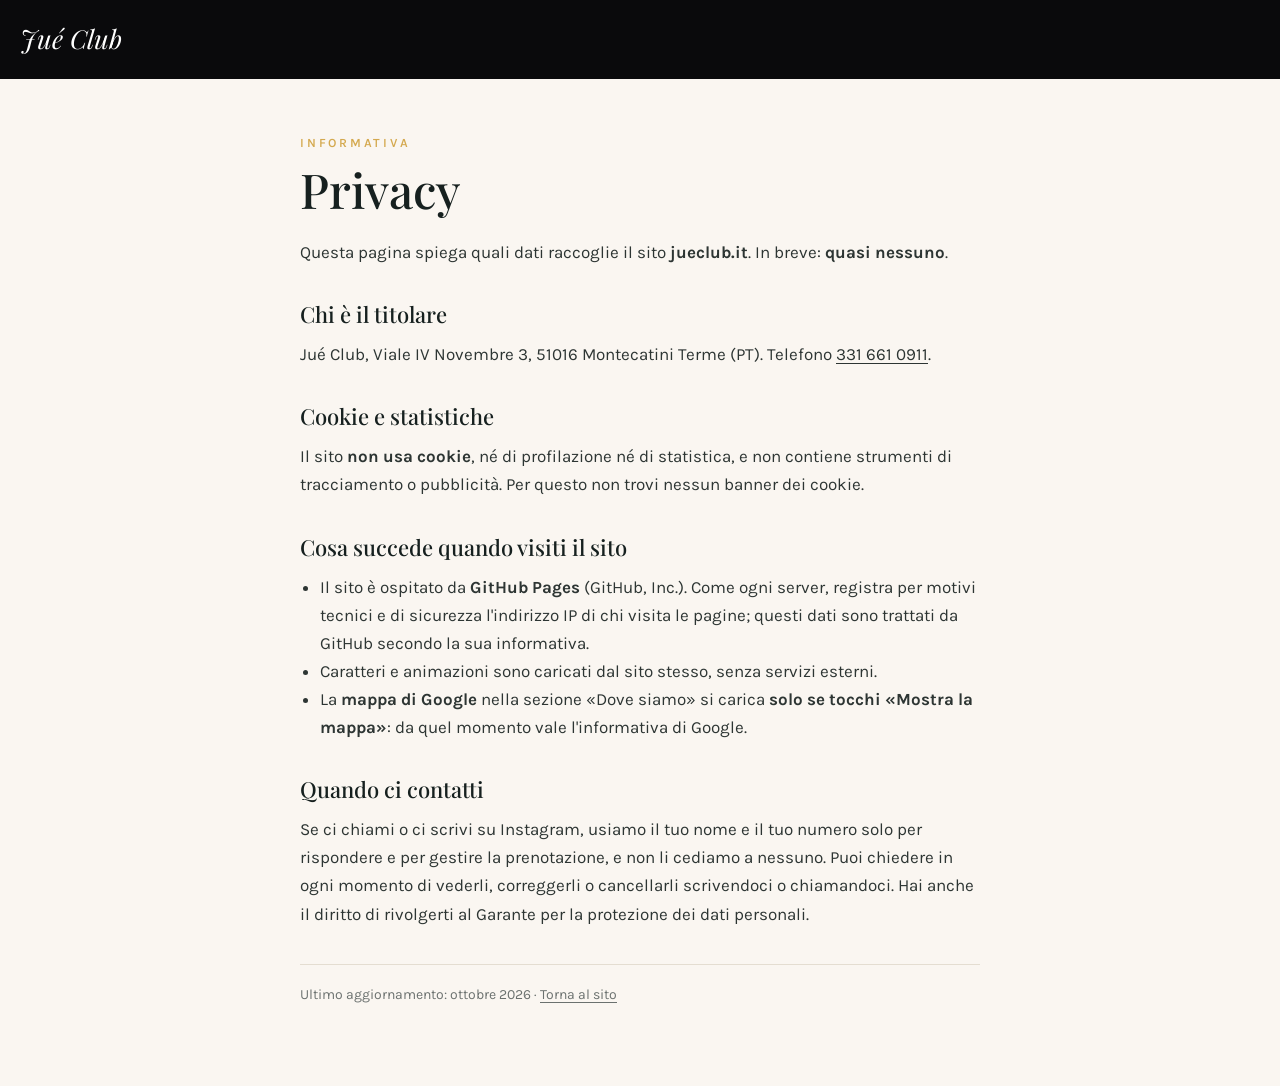
==== privacy.html @ 91192296 "Privacy: caratteri e animazioni ospitati sul sito, mappa di Google solo su richiesta, pagina privacy" ====
<!doctype html>
<html lang="it">
<head>
<meta charset="utf-8">
<meta name="viewport" content="width=device-width, initial-scale=1, viewport-fit=cover">
<title>Privacy · Jué Club</title>
<meta name="description" content="Informativa privacy del sito jueclub.it">
<link rel="canonical" href="https://jueclub.it/privacy.html">
<meta name="theme-color" content="#0A0A0C">
<link rel="stylesheet" href="fonts/fonts.css">
<link rel="icon" href="favicon.png" type="image/png">
<style>
:root{--notte:#0A0A0C;--carta:#FAF6F1;--oro:#D4A94F;--inchiostro:#16201F;--grigio:#6B716F;--linea:#E4DDD1}
*{box-sizing:border-box;margin:0;padding:0}
body{font-family:Karla,system-ui,sans-serif;color:var(--inchiostro);background:var(--carta);font-size:17px;line-height:1.65;-webkit-font-smoothing:antialiased}
header{background:var(--notte);padding:18px 20px}
header a{color:#fff;text-decoration:none;font-family:"Playfair Display",Georgia,serif;font-style:italic;font-size:26px}
main{max-width:720px;margin:0 auto;padding:48px 20px 80px}
.eyebrow{font-size:12.5px;letter-spacing:.22em;text-transform:uppercase;font-weight:600;color:var(--oro)}
h1{font-family:"Playfair Display",Georgia,serif;font-weight:500;font-size:clamp(34px,6vw,48px);line-height:1.1;margin:8px 0 22px}
h2{font-family:"Playfair Display",Georgia,serif;font-weight:500;font-size:22px;margin:30px 0 8px}
p,li{color:#2d3533}
ul{padding-left:20px}
a{color:inherit;text-underline-offset:3px}
.nota{margin-top:36px;padding-top:18px;border-top:1px solid var(--linea);font-size:14px;color:var(--grigio)}
</style>
</head>
<body>
<header><a href="./">Jué Club</a></header>
<main>
  <span class="eyebrow">Informativa</span>
  <h1>Privacy</h1>
  <p>Questa pagina spiega quali dati raccoglie il sito <b>jueclub.it</b>. In breve: <b>quasi nessuno</b>.</p>

  <h2>Chi è il titolare</h2>
  <p>Jué Club, Viale IV Novembre 3, 51016 Montecatini Terme (PT). Telefono <a href="tel:+393316610911">331 661 0911</a>.</p>

  <h2>Cookie e statistiche</h2>
  <p>Il sito <b>non usa cookie</b>, né di profilazione né di statistica, e non contiene strumenti di tracciamento o pubblicità. Per questo non trovi nessun banner dei cookie.</p>

  <h2>Cosa succede quando visiti il sito</h2>
  <ul>
    <li>Il sito è ospitato da <b>GitHub Pages</b> (GitHub, Inc.). Come ogni server, registra per motivi tecnici e di sicurezza l'indirizzo IP di chi visita le pagine; questi dati sono trattati da GitHub secondo la sua informativa.</li>
    <li>Caratteri e animazioni sono caricati dal sito stesso, senza servizi esterni.</li>
    <li>La <b>mappa di Google</b> nella sezione «Dove siamo» si carica <b>solo se tocchi «Mostra la mappa»</b>: da quel momento vale l'informativa di Google.</li>
  </ul>

  <h2>Quando ci contatti</h2>
  <p>Se ci chiami o ci scrivi su Instagram, usiamo il tuo nome e il tuo numero solo per rispondere e per gestire la prenotazione, e non li cediamo a nessuno. Puoi chiedere in ogni momento di vederli, correggerli o cancellarli scrivendoci o chiamandoci. Hai anche il diritto di rivolgerti al Garante per la protezione dei dati personali.</p>

  <p class="nota">Ultimo aggiornamento: ottobre 2026 · <a href="./">Torna al sito</a></p>
</main>
</body>
</html>
---- fonts/fonts.css ----
/* Playfair Display e Karla (SIL Open Font License), ospitati qui: niente richieste a Google */
/* latin-ext */
@font-face {
  font-family: 'Karla';
  font-style: normal;
  font-weight: 300;
  font-display: swap;
  src: url(Karla-normal-latin-ext.woff2) format('woff2');
  unicode-range: U+0100-02BA, U+02BD-02C5, U+02C7-02CC, U+02CE-02D7, U+02DD-02FF, U+0304, U+0308, U+0329, U+1D00-1DBF, U+1E00-1E9F, U+1EF2-1EFF, U+2020, U+20A0-20AB, U+20AD-20C4, U+2113, U+2C60-2C7F, U+A720-A7FF;
}
/* latin */
@font-face {
  font-family: 'Karla';
  font-style: normal;
  font-weight: 300;
  font-display: swap;
  src: url(Karla-normal-latin.woff2) format('woff2');
  unicode-range: U+0000-00FF, U+0131, U+0152-0153, U+02BB-02BC, U+02C6, U+02DA, U+02DC, U+0304, U+0308, U+0329, U+2000-206F, U+20AC, U+2122, U+2191, U+2193, U+2212, U+2215, U+FEFF, U+FFFD;
}
/* latin-ext */
@font-face {
  font-family: 'Karla';
  font-style: normal;
  font-weight: 400;
  font-display: swap;
  src: url(Karla-normal-latin-ext.woff2) format('woff2');
  unicode-range: U+0100-02BA, U+02BD-02C5, U+02C7-02CC, U+02CE-02D7, U+02DD-02FF, U+0304, U+0308, U+0329, U+1D00-1DBF, U+1E00-1E9F, U+1EF2-1EFF, U+2020, U+20A0-20AB, U+20AD-20C4, U+2113, U+2C60-2C7F, U+A720-A7FF;
}
/* latin */
@font-face {
  font-family: 'Karla';
  font-style: normal;
  font-weight: 400;
  font-display: swap;
  src: url(Karla-normal-latin.woff2) format('woff2');
  unicode-range: U+0000-00FF, U+0131, U+0152-0153, U+02BB-02BC, U+02C6, U+02DA, U+02DC, U+0304, U+0308, U+0329, U+2000-206F, U+20AC, U+2122, U+2191, U+2193, U+2212, U+2215, U+FEFF, U+FFFD;
}
/* latin-ext */
@font-face {
  font-family: 'Karla';
  font-style: normal;
  font-weight: 500;
  font-display: swap;
  src: url(Karla-normal-latin-ext.woff2) format('woff2');
  unicode-range: U+0100-02BA, U+02BD-02C5, U+02C7-02CC, U+02CE-02D7, U+02DD-02FF, U+0304, U+0308, U+0329, U+1D00-1DBF, U+1E00-1E9F, U+1EF2-1EFF, U+2020, U+20A0-20AB, U+20AD-20C4, U+2113, U+2C60-2C7F, U+A720-A7FF;
}
/* latin */
@font-face {
  font-family: 'Karla';
  font-style: normal;
  font-weight: 500;
  font-display: swap;
  src: url(Karla-normal-latin.woff2) format('woff2');
  unicode-range: U+0000-00FF, U+0131, U+0152-0153, U+02BB-02BC, U+02C6, U+02DA, U+02DC, U+0304, U+0308, U+0329, U+2000-206F, U+20AC, U+2122, U+2191, U+2193, U+2212, U+2215, U+FEFF, U+FFFD;
}
/* latin-ext */
@font-face {
  font-family: 'Karla';
  font-style: normal;
  font-weight: 600;
  font-display: swap;
  src: url(Karla-normal-latin-ext.woff2) format('woff2');
  unicode-range: U+0100-02BA, U+02BD-02C5, U+02C7-02CC, U+02CE-02D7, U+02DD-02FF, U+0304, U+0308, U+0329, U+1D00-1DBF, U+1E00-1E9F, U+1EF2-1EFF, U+2020, U+20A0-20AB, U+20AD-20C4, U+2113, U+2C60-2C7F, U+A720-A7FF;
}
/* latin */
@font-face {
  font-family: 'Karla';
  font-style: normal;
  font-weight: 600;
  font-display: swap;
  src: url(Karla-normal-latin.woff2) format('woff2');
  unicode-range: U+0000-00FF, U+0131, U+0152-0153, U+02BB-02BC, U+02C6, U+02DA, U+02DC, U+0304, U+0308, U+0329, U+2000-206F, U+20AC, U+2122, U+2191, U+2193, U+2212, U+2215, U+FEFF, U+FFFD;
}
/* latin-ext */
@font-face {
  font-family: 'Karla';
  font-style: normal;
  font-weight: 700;
  font-display: swap;
  src: url(Karla-normal-latin-ext.woff2) format('woff2');
  unicode-range: U+0100-02BA, U+02BD-02C5, U+02C7-02CC, U+02CE-02D7, U+02DD-02FF, U+0304, U+0308, U+0329, U+1D00-1DBF, U+1E00-1E9F, U+1EF2-1EFF, U+2020, U+20A0-20AB, U+20AD-20C4, U+2113, U+2C60-2C7F, U+A720-A7FF;
}
/* latin */
@font-face {
  font-family: 'Karla';
  font-style: normal;
  font-weight: 700;
  font-display: swap;
  src: url(Karla-normal-latin.woff2) format('woff2');
  unicode-range: U+0000-00FF, U+0131, U+0152-0153, U+02BB-02BC, U+02C6, U+02DA, U+02DC, U+0304, U+0308, U+0329, U+2000-206F, U+20AC, U+2122, U+2191, U+2193, U+2212, U+2215, U+FEFF, U+FFFD;
}
/* latin-ext */
@font-face {
  font-family: 'Playfair Display';
  font-style: italic;
  font-weight: 400;
  font-display: swap;
  src: url(PlayfairDisplay-italic-latin-ext.woff2) format('woff2');
  unicode-range: U+0100-02BA, U+02BD-02C5, U+02C7-02CC, U+02CE-02D7, U+02DD-02FF, U+0304, U+0308, U+0329, U+1D00-1DBF, U+1E00-1E9F, U+1EF2-1EFF, U+2020, U+20A0-20AB, U+20AD-20C4, U+2113, U+2C60-2C7F, U+A720-A7FF;
}
/* latin */
@font-face {
  font-family: 'Playfair Display';
  font-style: italic;
  font-weight: 400;
  font-display: swap;
  src: url(PlayfairDisplay-italic-latin.woff2) format('woff2');
  unicode-range: U+0000-00FF, U+0131, U+0152-0153, U+02BB-02BC, U+02C6, U+02DA, U+02DC, U+0304, U+0308, U+0329, U+2000-206F, U+20AC, U+2122, U+2191, U+2193, U+2212, U+2215, U+FEFF, U+FFFD;
}
/* latin-ext */
@font-face {
  font-family: 'Playfair Display';
  font-style: italic;
  font-weight: 500;
  font-display: swap;
  src: url(PlayfairDisplay-italic-latin-ext.woff2) format('woff2');
  unicode-range: U+0100-02BA, U+02BD-02C5, U+02C7-02CC, U+02CE-02D7, U+02DD-02FF, U+0304, U+0308, U+0329, U+1D00-1DBF, U+1E00-1E9F, U+1EF2-1EFF, U+2020, U+20A0-20AB, U+20AD-20C4, U+2113, U+2C60-2C7F, U+A720-A7FF;
}
/* latin */
@font-face {
  font-family: 'Playfair Display';
  font-style: italic;
  font-weight: 500;
  font-display: swap;
  src: url(PlayfairDisplay-italic-latin.woff2) format('woff2');
  unicode-range: U+0000-00FF, U+0131, U+0152-0153, U+02BB-02BC, U+02C6, U+02DA, U+02DC, U+0304, U+0308, U+0329, U+2000-206F, U+20AC, U+2122, U+2191, U+2193, U+2212, U+2215, U+FEFF, U+FFFD;
}
/* latin-ext */
@font-face {
  font-family: 'Playfair Display';
  font-style: normal;
  font-weight: 400;
  font-display: swap;
  src: url(PlayfairDisplay-normal-latin-ext.woff2) format('woff2');
  unicode-range: U+0100-02BA, U+02BD-02C5, U+02C7-02CC, U+02CE-02D7, U+02DD-02FF, U+0304, U+0308, U+0329, U+1D00-1DBF, U+1E00-1E9F, U+1EF2-1EFF, U+2020, U+20A0-20AB, U+20AD-20C4, U+2113, U+2C60-2C7F, U+A720-A7FF;
}
/* latin */
@font-face {
  font-family: 'Playfair Display';
  font-style: normal;
  font-weight: 400;
  font-display: swap;
  src: url(PlayfairDisplay-normal-latin.woff2) format('woff2');
  unicode-range: U+0000-00FF, U+0131, U+0152-0153, U+02BB-02BC, U+02C6, U+02DA, U+02DC, U+0304, U+0308, U+0329, U+2000-206F, U+20AC, U+2122, U+2191, U+2193, U+2212, U+2215, U+FEFF, U+FFFD;
}
/* latin-ext */
@font-face {
  font-family: 'Playfair Display';
  font-style: normal;
  font-weight: 500;
  font-display: swap;
  src: url(PlayfairDisplay-normal-latin-ext.woff2) format('woff2');
  unicode-range: U+0100-02BA, U+02BD-02C5, U+02C7-02CC, U+02CE-02D7, U+02DD-02FF, U+0304, U+0308, U+0329, U+1D00-1DBF, U+1E00-1E9F, U+1EF2-1EFF, U+2020, U+20A0-20AB, U+20AD-20C4, U+2113, U+2C60-2C7F, U+A720-A7FF;
}
/* latin */
@font-face {
  font-family: 'Playfair Display';
  font-style: normal;
  font-weight: 500;
  font-display: swap;
  src: url(PlayfairDisplay-normal-latin.woff2) format('woff2');
  unicode-range: U+0000-00FF, U+0131, U+0152-0153, U+02BB-02BC, U+02C6, U+02DA, U+02DC, U+0304, U+0308, U+0329, U+2000-206F, U+20AC, U+2122, U+2191, U+2193, U+2212, U+2215, U+FEFF, U+FFFD;
}
/* latin-ext */
@font-face {
  font-family: 'Playfair Display';
  font-style: normal;
  font-weight: 600;
  font-display: swap;
  src: url(PlayfairDisplay-normal-latin-ext.woff2) format('woff2');
  unicode-range: U+0100-02BA, U+02BD-02C5, U+02C7-02CC, U+02CE-02D7, U+02DD-02FF, U+0304, U+0308, U+0329, U+1D00-1DBF, U+1E00-1E9F, U+1EF2-1EFF, U+2020, U+20A0-20AB, U+20AD-20C4, U+2113, U+2C60-2C7F, U+A720-A7FF;
}
/* latin */
@font-face {
  font-family: 'Playfair Display';
  font-style: normal;
  font-weight: 600;
  font-display: swap;
  src: url(PlayfairDisplay-normal-latin.woff2) format('woff2');
  unicode-range: U+0000-00FF, U+0131, U+0152-0153, U+02BB-02BC, U+02C6, U+02DA, U+02DC, U+0304, U+0308, U+0329, U+2000-206F, U+20AC, U+2122, U+2191, U+2193, U+2212, U+2215, U+FEFF, U+FFFD;
}
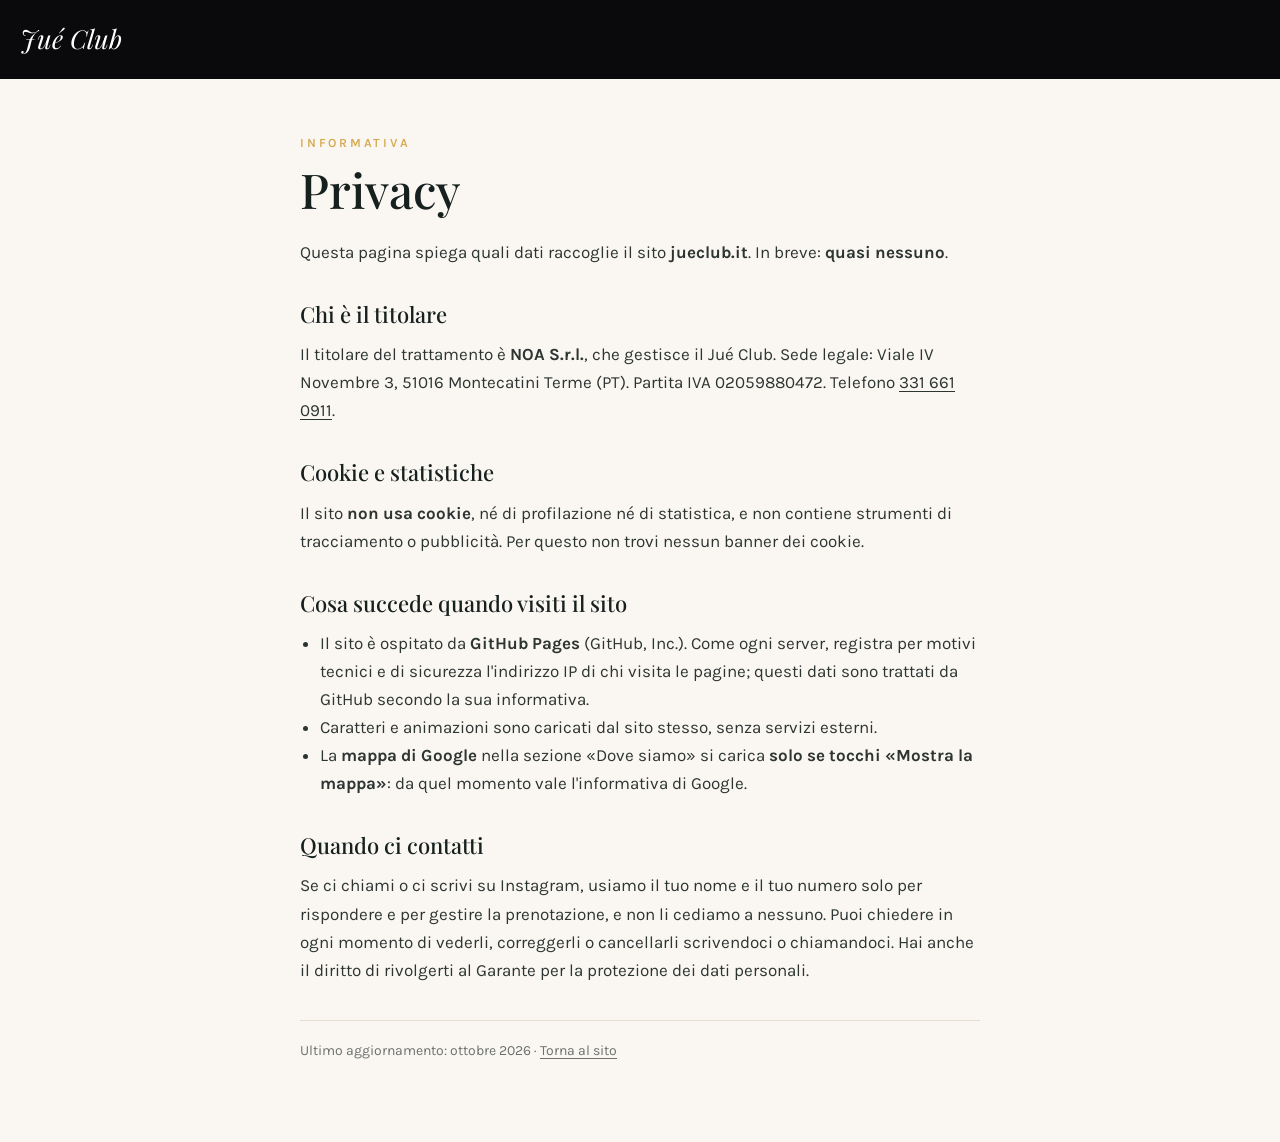
==== commit 341c369d: "Dati societari in fondo al sito e nella privacy: NOA S.r.l., sede, partita IVA e iscrizione al Regis" ====
--- a/privacy.html
+++ b/privacy.html
@@ -33,7 +33,7 @@
   <p>Questa pagina spiega quali dati raccoglie il sito <b>jueclub.it</b>. In breve: <b>quasi nessuno</b>.</p>
 
   <h2>Chi è il titolare</h2>
-  <p>Jué Club, Viale IV Novembre 3, 51016 Montecatini Terme (PT). Telefono <a href="tel:+393316610911">331 661 0911</a>.</p>
+  <p>Il titolare del trattamento è <b>NOA S.r.l.</b>, che gestisce il Jué Club. Sede legale: Viale IV Novembre 3, 51016 Montecatini Terme (PT). Partita IVA 02059880472. Telefono <a href="tel:+393316610911">331 661 0911</a>.</p>
 
   <h2>Cookie e statistiche</h2>
   <p>Il sito <b>non usa cookie</b>, né di profilazione né di statistica, e non contiene strumenti di tracciamento o pubblicità. Per questo non trovi nessun banner dei cookie.</p>
